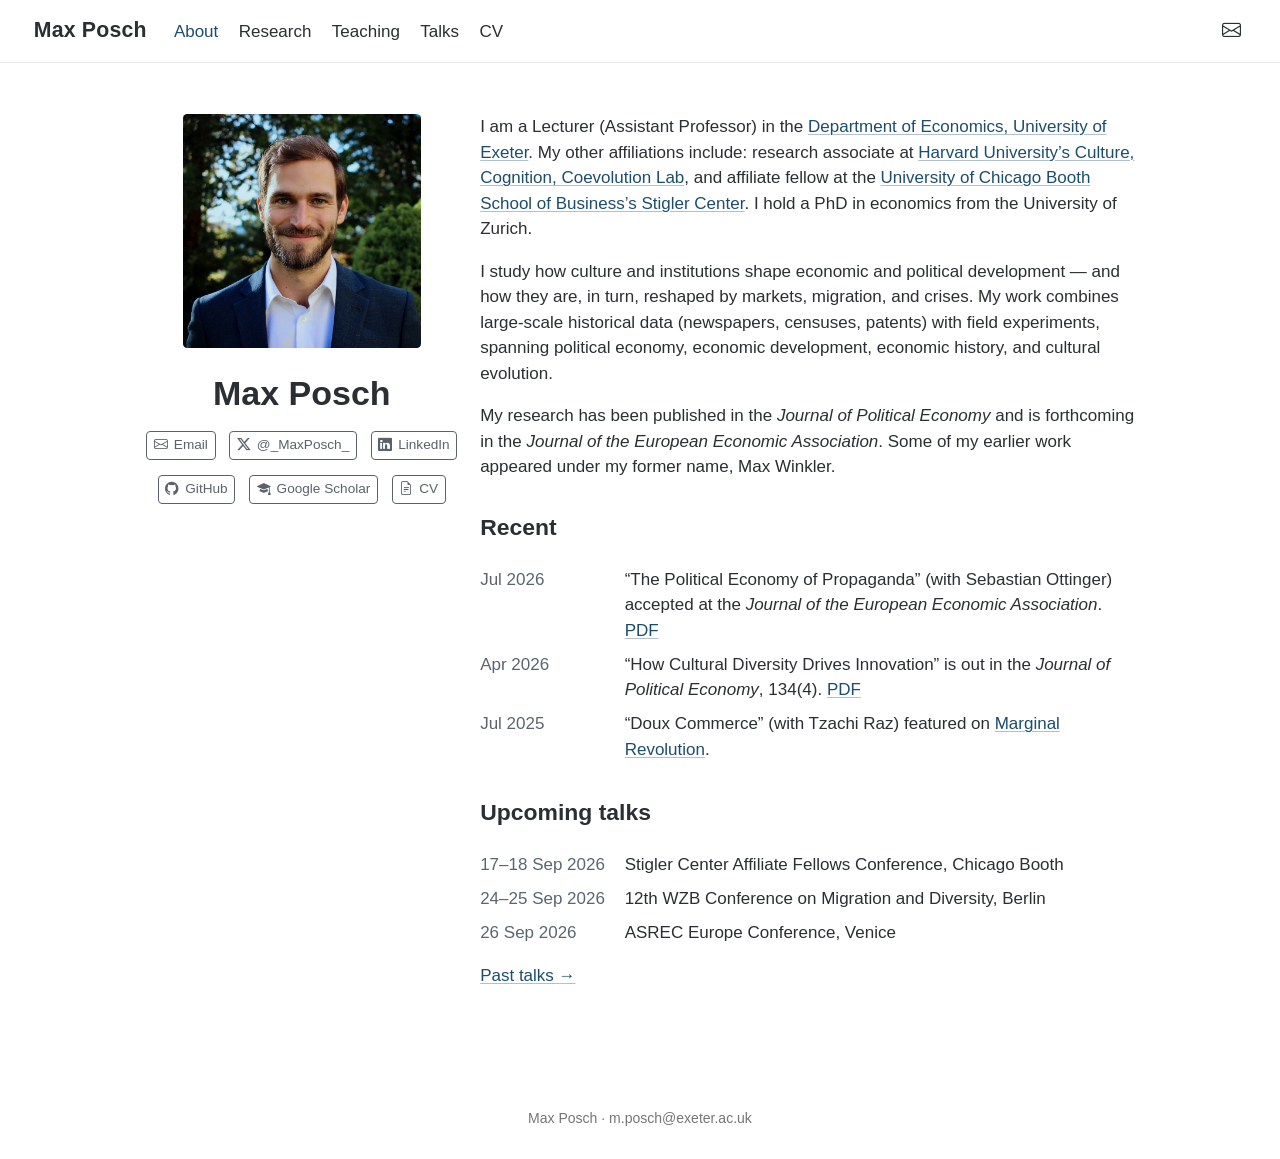
==== docs/index.html @ 2cb956e2 "Fix broken mobile layout on the home page The sticky/flex-basis overrides on the about-entity column" ====
<!DOCTYPE html>
<html xmlns="http://www.w3.org/1999/xhtml" lang="en" xml:lang="en"><head>

<meta charset="utf-8">
<meta name="generator" content="quarto-1.8.25">

<meta name="viewport" content="width=device-width, initial-scale=1.0, user-scalable=yes">


<title>Max Posch</title>
<style>
code{white-space: pre-wrap;}
span.smallcaps{font-variant: small-caps;}
div.columns{display: flex; gap: min(4vw, 1.5em);}
div.column{flex: auto; overflow-x: auto;}
div.hanging-indent{margin-left: 1.5em; text-indent: -1.5em;}
ul.task-list{list-style: none;}
ul.task-list li input[type="checkbox"] {
  width: 0.8em;
  margin: 0 0.8em 0.2em -1em; /* quarto-specific, see https://github.com/quarto-dev/quarto-cli/issues/4556 */ 
  vertical-align: middle;
}
</style>


<script src="site_libs/quarto-nav/quarto-nav.js"></script>
<script src="site_libs/quarto-nav/headroom.min.js"></script>
<script src="site_libs/clipboard/clipboard.min.js"></script>
<script src="site_libs/quarto-html/quarto.js" type="module"></script>
<script src="site_libs/quarto-html/tabsets/tabsets.js" type="module"></script>
<script src="site_libs/quarto-html/axe/axe-check.js" type="module"></script>
<script src="site_libs/quarto-html/popper.min.js"></script>
<script src="site_libs/quarto-html/tippy.umd.min.js"></script>
<link href="site_libs/quarto-html/tippy.css" rel="stylesheet">
<link href="site_libs/quarto-html/quarto-syntax-highlighting-7b89279ff1a6dce999919e0e67d4d9ec.css" rel="stylesheet" id="quarto-text-highlighting-styles">
<script src="site_libs/bootstrap/bootstrap.min.js"></script>
<link href="site_libs/bootstrap/bootstrap-icons.css" rel="stylesheet">
<link href="site_libs/bootstrap/bootstrap-dfa53d4c7929cd5eeee5449d216fe25d.min.css" rel="stylesheet" append-hash="true" id="quarto-bootstrap" data-mode="light">
<script id="quarto-search-options" type="application/json">{
  "language": {
    "search-no-results-text": "No results",
    "search-matching-documents-text": "matching documents",
    "search-copy-link-title": "Copy link to search",
    "search-hide-matches-text": "Hide additional matches",
    "search-more-match-text": "more match in this document",
    "search-more-matches-text": "more matches in this document",
    "search-clear-button-title": "Clear",
    "search-text-placeholder": "",
    "search-detached-cancel-button-title": "Cancel",
    "search-submit-button-title": "Submit",
    "search-label": "Search"
  }
}</script>


</head>

<body class="nav-fixed fullcontent quarto-light">

<div id="quarto-search-results"></div>
  <header id="quarto-header" class="headroom fixed-top">
    <nav class="navbar navbar-expand-lg " data-bs-theme="dark">
      <div class="navbar-container container-fluid">
      <div class="navbar-brand-container mx-auto">
    <a href="./index.html" class="navbar-brand navbar-brand-logo">
    </a>
    <a class="navbar-brand" href="./index.html">
    <span class="navbar-title">Max Posch</span>
    </a>
  </div>
          <button class="navbar-toggler" type="button" data-bs-toggle="collapse" data-bs-target="#navbarCollapse" aria-controls="navbarCollapse" role="menu" aria-expanded="false" aria-label="Toggle navigation" onclick="if (window.quartoToggleHeadroom) { window.quartoToggleHeadroom(); }">
  <span class="navbar-toggler-icon"></span>
</button>
          <div class="collapse navbar-collapse" id="navbarCollapse">
            <ul class="navbar-nav navbar-nav-scroll me-auto">
  <li class="nav-item">
    <a class="nav-link active" href="./index.html" aria-current="page"> 
<span class="menu-text">About</span></a>
  </li>  
  <li class="nav-item">
    <a class="nav-link" href="./research.html"> 
<span class="menu-text">Research</span></a>
  </li>  
  <li class="nav-item">
    <a class="nav-link" href="./teaching.html"> 
<span class="menu-text">Teaching</span></a>
  </li>  
  <li class="nav-item">
    <a class="nav-link" href="./talks.html"> 
<span class="menu-text">Talks</span></a>
  </li>  
  <li class="nav-item">
    <a class="nav-link" href="./files/CV-Max-Posch.pdf" target="_blank"> 
<span class="menu-text">CV</span></a>
  </li>  
</ul>
            <ul class="navbar-nav navbar-nav-scroll ms-auto">
  <li class="nav-item compact">
    <a class="nav-link" href="mailto:m.posch@exeter.ac.uk"> <i class="bi bi-envelope" role="img" aria-label="Email">
</i> 
<span class="menu-text"></span></a>
  </li>  
</ul>
          </div> <!-- /navcollapse -->
            <div class="quarto-navbar-tools">
</div>
      </div> <!-- /container-fluid -->
    </nav>
</header>
<!-- content -->
<div id="quarto-content" class="quarto-container page-columns page-rows-contents page-layout-article page-navbar">
<!-- sidebar -->
<!-- margin-sidebar -->
    
<!-- main -->
<div class="quarto-about-trestles">
  <div class="about-entity">
    <img src="images/max.jpg" class="about-image
  rounded " style="width: 14em;">
<header id="title-block-header" class="quarto-title-block default">
<div class="quarto-title">
<h1 class="title">Max Posch</h1>
</div>
<div class="quarto-title-meta">
  </div>
</header>
    <div class="about-links">
  <a href="mailto:m.posch@exeter.ac.uk" class="about-link" rel="" target="">
    <i class="bi bi-envelope"></i>
     <span class="about-link-text">Email</span>
  </a>
  <a href="https://twitter.com/_MaxPosch_" class="about-link" rel="" target="">
    <i class="bi bi-twitter-x"></i>
     <span class="about-link-text"><span class="citation" data-cites="_MaxPosch_">@_MaxPosch_</span></span>
  </a>
  <a href="https://www.linkedin.com/in/max-posch-3297a166" class="about-link" rel="" target="">
    <i class="bi bi-linkedin"></i>
     <span class="about-link-text">LinkedIn</span>
  </a>
  <a href="https://github.com/mxwinkler" class="about-link" rel="" target="">
    <i class="bi bi-github"></i>
     <span class="about-link-text">GitHub</span>
  </a>
  <a href="https://scholar.google.com/citations?user=GvWW34oAAAAJ" class="about-link" rel="" target="">
    <i class="bi bi-mortarboard-fill"></i>
     <span class="about-link-text">Google Scholar</span>
  </a>
  <a href="/files/CV-Max-Posch.pdf" class="about-link" rel="" target="_blank">
    <i class="bi bi-file-earmark-text"></i>
     <span class="about-link-text">CV</span>
  </a>
</div>
  </div>
  <div class="about-contents"><main class="content" id="quarto-document-content">
<p>I am a Lecturer (Assistant Professor) in the <a href="http://business-school.exeter.ac.uk/about/departments/economics/">Department of Economics, University of Exeter</a>. My other affiliations include: research associate at <a href="https://coevolution.fas.harvard.edu/current-lab-members">Harvard University’s Culture, Cognition, Coevolution Lab</a>, and affiliate fellow at the <a href="https://www.chicagobooth.edu/research/stigler/research/affiliate-fellows/current-cohort">University of Chicago Booth School of Business’s Stigler Center</a>. I hold a PhD in economics from the University of Zurich.</p>
<p>I study how culture and institutions shape economic and political development — and how they are, in turn, reshaped by markets, migration, and crises. My work combines large-scale historical data (newspapers, censuses, patents) with field experiments, spanning political economy, economic development, economic history, and cultural evolution.</p>
<p>My research has been published in the <em>Journal of Political Economy</em> and is forthcoming in the <em>Journal of the European Economic Association</em>. Some of my earlier work appeared under my former name, Max Winkler.</p>
<section id="recent" class="level2">
<h2 data-anchor-id="recent">Recent</h2>
<div class="news">
<ul>
<li><span class="news-date">Jul 2026</span> <span class="news-body">“The Political Economy of Propaganda” (with Sebastian Ottinger) accepted at the <em>Journal of the European Economic Association</em>. <a href="files/Ottinger_Posch_PoliticalEconomyOfPropaganda_December_2025.pdf">PDF</a></span></li>
<li><span class="news-date">Apr 2026</span> <span class="news-body">“How Cultural Diversity Drives Innovation” is out in the <em>Journal of Political Economy</em>, 134(4). <a href="files/Posch_Schulz_Henrich_Cultural_Diversity_Innovation.pdf">PDF</a></span></li>
<li><span class="news-date">Jul 2025</span> <span class="news-body">“Doux Commerce” (with Tzachi Raz) featured on <a href="https://marginalrevolution.com/marginalrevolution/2025/07/markets-culture-and-cooperation-in-1850-1920-u-s.html">Marginal Revolution</a>.</span></li>
</ul>
</div>
</section>
<section id="upcoming-talks" class="level2">
<h2 data-anchor-id="upcoming-talks">Upcoming talks</h2>
<div class="news">
<ul>
<li><span class="news-date">17–18 Sep 2026</span> <span class="news-body">Stigler Center Affiliate Fellows Conference, Chicago Booth</span></li>
<li><span class="news-date">24–25 Sep 2026</span> <span class="news-body">12th WZB Conference on Migration and Diversity, Berlin</span></li>
<li><span class="news-date">26 Sep 2026</span> <span class="news-body">ASREC Europe Conference, Venice</span></li>
</ul>
</div>
<p><a href="./talks.html">Past talks →</a></p>


</section>
</main></div>
</div>
 <!-- /main -->
<script id="quarto-html-after-body" type="application/javascript">
  window.document.addEventListener("DOMContentLoaded", function (event) {
    const isCodeAnnotation = (el) => {
      for (const clz of el.classList) {
        if (clz.startsWith('code-annotation-')) {                     
          return true;
        }
      }
      return false;
    }
    const onCopySuccess = function(e) {
      // button target
      const button = e.trigger;
      // don't keep focus
      button.blur();
      // flash "checked"
      button.classList.add('code-copy-button-checked');
      var currentTitle = button.getAttribute("title");
      button.setAttribute("title", "Copied!");
      let tooltip;
      if (window.bootstrap) {
        button.setAttribute("data-bs-toggle", "tooltip");
        button.setAttribute("data-bs-placement", "left");
        button.setAttribute("data-bs-title", "Copied!");
        tooltip = new bootstrap.Tooltip(button, 
          { trigger: "manual", 
            customClass: "code-copy-button-tooltip",
            offset: [0, -8]});
        tooltip.show();    
      }
      setTimeout(function() {
        if (tooltip) {
          tooltip.hide();
          button.removeAttribute("data-bs-title");
          button.removeAttribute("data-bs-toggle");
          button.removeAttribute("data-bs-placement");
        }
        button.setAttribute("title", currentTitle);
        button.classList.remove('code-copy-button-checked');
      }, 1000);
      // clear code selection
      e.clearSelection();
    }
    const getTextToCopy = function(trigger) {
      const outerScaffold = trigger.parentElement.cloneNode(true);
      const codeEl = outerScaffold.querySelector('code');
      for (const childEl of codeEl.children) {
        if (isCodeAnnotation(childEl)) {
          childEl.remove();
        }
      }
      return codeEl.innerText;
    }
    const clipboard = new window.ClipboardJS('.code-copy-button:not([data-in-quarto-modal])', {
      text: getTextToCopy
    });
    clipboard.on('success', onCopySuccess);
    if (window.document.getElementById('quarto-embedded-source-code-modal')) {
      const clipboardModal = new window.ClipboardJS('.code-copy-button[data-in-quarto-modal]', {
        text: getTextToCopy,
        container: window.document.getElementById('quarto-embedded-source-code-modal')
      });
      clipboardModal.on('success', onCopySuccess);
    }
      var localhostRegex = new RegExp(/^(?:http|https):\/\/localhost\:?[0-9]*\//);
      var mailtoRegex = new RegExp(/^mailto:/);
        var filterRegex = new RegExp('/' + window.location.host + '/');
      var isInternal = (href) => {
          return filterRegex.test(href) || localhostRegex.test(href) || mailtoRegex.test(href);
      }
      // Inspect non-navigation links and adorn them if external
     var links = window.document.querySelectorAll('a[href]:not(.nav-link):not(.navbar-brand):not(.toc-action):not(.sidebar-link):not(.sidebar-item-toggle):not(.pagination-link):not(.no-external):not([aria-hidden]):not(.dropdown-item):not(.quarto-navigation-tool):not(.about-link)');
      for (var i=0; i<links.length; i++) {
        const link = links[i];
        if (!isInternal(link.href)) {
          // undo the damage that might have been done by quarto-nav.js in the case of
          // links that we want to consider external
          if (link.dataset.originalHref !== undefined) {
            link.href = link.dataset.originalHref;
          }
            // target, if specified
            link.setAttribute("target", "_blank");
            if (link.getAttribute("rel") === null) {
              link.setAttribute("rel", "noopener");
            }
        }
      }
    function tippyHover(el, contentFn, onTriggerFn, onUntriggerFn) {
      const config = {
        allowHTML: true,
        maxWidth: 500,
        delay: 100,
        arrow: false,
        appendTo: function(el) {
            return el.parentElement;
        },
        interactive: true,
        interactiveBorder: 10,
        theme: 'quarto',
        placement: 'bottom-start',
      };
      if (contentFn) {
        config.content = contentFn;
      }
      if (onTriggerFn) {
        config.onTrigger = onTriggerFn;
      }
      if (onUntriggerFn) {
        config.onUntrigger = onUntriggerFn;
      }
      window.tippy(el, config); 
    }
    const noterefs = window.document.querySelectorAll('a[role="doc-noteref"]');
    for (var i=0; i<noterefs.length; i++) {
      const ref = noterefs[i];
      tippyHover(ref, function() {
        // use id or data attribute instead here
        let href = ref.getAttribute('data-footnote-href') || ref.getAttribute('href');
        try { href = new URL(href).hash; } catch {}
        const id = href.replace(/^#\/?/, "");
        const note = window.document.getElementById(id);
        if (note) {
          return note.innerHTML;
        } else {
          return "";
        }
      });
    }
    const xrefs = window.document.querySelectorAll('a.quarto-xref');
    const processXRef = (id, note) => {
      // Strip column container classes
      const stripColumnClz = (el) => {
        el.classList.remove("page-full", "page-columns");
        if (el.children) {
          for (const child of el.children) {
            stripColumnClz(child);
          }
        }
      }
      stripColumnClz(note)
      if (id === null || id.startsWith('sec-')) {
        // Special case sections, only their first couple elements
        const container = document.createElement("div");
        if (note.children && note.children.length > 2) {
          container.appendChild(note.children[0].cloneNode(true));
          for (let i = 1; i < note.children.length; i++) {
            const child = note.children[i];
            if (child.tagName === "P" && child.innerText === "") {
              continue;
            } else {
              container.appendChild(child.cloneNode(true));
              break;
            }
          }
          if (window.Quarto?.typesetMath) {
            window.Quarto.typesetMath(container);
          }
          return container.innerHTML
        } else {
          if (window.Quarto?.typesetMath) {
            window.Quarto.typesetMath(note);
          }
          return note.innerHTML;
        }
      } else {
        // Remove any anchor links if they are present
        const anchorLink = note.querySelector('a.anchorjs-link');
        if (anchorLink) {
          anchorLink.remove();
        }
        if (window.Quarto?.typesetMath) {
          window.Quarto.typesetMath(note);
        }
        if (note.classList.contains("callout")) {
          return note.outerHTML;
        } else {
          return note.innerHTML;
        }
      }
    }
    for (var i=0; i<xrefs.length; i++) {
      const xref = xrefs[i];
      tippyHover(xref, undefined, function(instance) {
        instance.disable();
        let url = xref.getAttribute('href');
        let hash = undefined; 
        if (url.startsWith('#')) {
          hash = url;
        } else {
          try { hash = new URL(url).hash; } catch {}
        }
        if (hash) {
          const id = hash.replace(/^#\/?/, "");
          const note = window.document.getElementById(id);
          if (note !== null) {
            try {
              const html = processXRef(id, note.cloneNode(true));
              instance.setContent(html);
            } finally {
              instance.enable();
              instance.show();
            }
          } else {
            // See if we can fetch this
            fetch(url.split('#')[0])
            .then(res => res.text())
            .then(html => {
              const parser = new DOMParser();
              const htmlDoc = parser.parseFromString(html, "text/html");
              const note = htmlDoc.getElementById(id);
              if (note !== null) {
                const html = processXRef(id, note);
                instance.setContent(html);
              } 
            }).finally(() => {
              instance.enable();
              instance.show();
            });
          }
        } else {
          // See if we can fetch a full url (with no hash to target)
          // This is a special case and we should probably do some content thinning / targeting
          fetch(url)
          .then(res => res.text())
          .then(html => {
            const parser = new DOMParser();
            const htmlDoc = parser.parseFromString(html, "text/html");
            const note = htmlDoc.querySelector('main.content');
            if (note !== null) {
              // This should only happen for chapter cross references
              // (since there is no id in the URL)
              // remove the first header
              if (note.children.length > 0 && note.children[0].tagName === "HEADER") {
                note.children[0].remove();
              }
              const html = processXRef(null, note);
              instance.setContent(html);
            } 
          }).finally(() => {
            instance.enable();
            instance.show();
          });
        }
      }, function(instance) {
      });
    }
        let selectedAnnoteEl;
        const selectorForAnnotation = ( cell, annotation) => {
          let cellAttr = 'data-code-cell="' + cell + '"';
          let lineAttr = 'data-code-annotation="' +  annotation + '"';
          const selector = 'span[' + cellAttr + '][' + lineAttr + ']';
          return selector;
        }
        const selectCodeLines = (annoteEl) => {
          const doc = window.document;
          const targetCell = annoteEl.getAttribute("data-target-cell");
          const targetAnnotation = annoteEl.getAttribute("data-target-annotation");
          const annoteSpan = window.document.querySelector(selectorForAnnotation(targetCell, targetAnnotation));
          const lines = annoteSpan.getAttribute("data-code-lines").split(",");
          const lineIds = lines.map((line) => {
            return targetCell + "-" + line;
          })
          let top = null;
          let height = null;
          let parent = null;
          if (lineIds.length > 0) {
              //compute the position of the single el (top and bottom and make a div)
              const el = window.document.getElementById(lineIds[0]);
              top = el.offsetTop;
              height = el.offsetHeight;
              parent = el.parentElement.parentElement;
            if (lineIds.length > 1) {
              const lastEl = window.document.getElementById(lineIds[lineIds.length - 1]);
              const bottom = lastEl.offsetTop + lastEl.offsetHeight;
              height = bottom - top;
            }
            if (top !== null && height !== null && parent !== null) {
              // cook up a div (if necessary) and position it 
              let div = window.document.getElementById("code-annotation-line-highlight");
              if (div === null) {
                div = window.document.createElement("div");
                div.setAttribute("id", "code-annotation-line-highlight");
                div.style.position = 'absolute';
                parent.appendChild(div);
              }
              div.style.top = top - 2 + "px";
              div.style.height = height + 4 + "px";
              div.style.left = 0;
              let gutterDiv = window.document.getElementById("code-annotation-line-highlight-gutter");
              if (gutterDiv === null) {
                gutterDiv = window.document.createElement("div");
                gutterDiv.setAttribute("id", "code-annotation-line-highlight-gutter");
                gutterDiv.style.position = 'absolute';
                const codeCell = window.document.getElementById(targetCell);
                const gutter = codeCell.querySelector('.code-annotation-gutter');
                gutter.appendChild(gutterDiv);
              }
              gutterDiv.style.top = top - 2 + "px";
              gutterDiv.style.height = height + 4 + "px";
            }
            selectedAnnoteEl = annoteEl;
          }
        };
        const unselectCodeLines = () => {
          const elementsIds = ["code-annotation-line-highlight", "code-annotation-line-highlight-gutter"];
          elementsIds.forEach((elId) => {
            const div = window.document.getElementById(elId);
            if (div) {
              div.remove();
            }
          });
          selectedAnnoteEl = undefined;
        };
          // Handle positioning of the toggle
      window.addEventListener(
        "resize",
        throttle(() => {
          elRect = undefined;
          if (selectedAnnoteEl) {
            selectCodeLines(selectedAnnoteEl);
          }
        }, 10)
      );
      function throttle(fn, ms) {
      let throttle = false;
      let timer;
        return (...args) => {
          if(!throttle) { // first call gets through
              fn.apply(this, args);
              throttle = true;
          } else { // all the others get throttled
              if(timer) clearTimeout(timer); // cancel #2
              timer = setTimeout(() => {
                fn.apply(this, args);
                timer = throttle = false;
              }, ms);
          }
        };
      }
        // Attach click handler to the DT
        const annoteDls = window.document.querySelectorAll('dt[data-target-cell]');
        for (const annoteDlNode of annoteDls) {
          annoteDlNode.addEventListener('click', (event) => {
            const clickedEl = event.target;
            if (clickedEl !== selectedAnnoteEl) {
              unselectCodeLines();
              const activeEl = window.document.querySelector('dt[data-target-cell].code-annotation-active');
              if (activeEl) {
                activeEl.classList.remove('code-annotation-active');
              }
              selectCodeLines(clickedEl);
              clickedEl.classList.add('code-annotation-active');
            } else {
              // Unselect the line
              unselectCodeLines();
              clickedEl.classList.remove('code-annotation-active');
            }
          });
        }
    const findCites = (el) => {
      const parentEl = el.parentElement;
      if (parentEl) {
        const cites = parentEl.dataset.cites;
        if (cites) {
          return {
            el,
            cites: cites.split(' ')
          };
        } else {
          return findCites(el.parentElement)
        }
      } else {
        return undefined;
      }
    };
    var bibliorefs = window.document.querySelectorAll('a[role="doc-biblioref"]');
    for (var i=0; i<bibliorefs.length; i++) {
      const ref = bibliorefs[i];
      const citeInfo = findCites(ref);
      if (citeInfo) {
        tippyHover(citeInfo.el, function() {
          var popup = window.document.createElement('div');
          citeInfo.cites.forEach(function(cite) {
            var citeDiv = window.document.createElement('div');
            citeDiv.classList.add('hanging-indent');
            citeDiv.classList.add('csl-entry');
            var biblioDiv = window.document.getElementById('ref-' + cite);
            if (biblioDiv) {
              citeDiv.innerHTML = biblioDiv.innerHTML;
            }
            popup.appendChild(citeDiv);
          });
          return popup.innerHTML;
        });
      }
    }
  });
  </script>
</div> <!-- /content -->
<footer class="footer">
  <div class="nav-footer">
    <div class="nav-footer-left">
      &nbsp;
    </div>   
    <div class="nav-footer-center">
<p>Max Posch · m.posch@exeter.ac.uk</p>
</div>
    <div class="nav-footer-right">
      &nbsp;
    </div>
  </div>
</footer>




</body></html>
---- docs/site_libs/quarto-html/tippy.css ----
.tippy-box[data-animation=fade][data-state=hidden]{opacity:0}[data-tippy-root]{max-width:calc(100vw - 10px)}.tippy-box{position:relative;background-color:#333;color:#fff;border-radius:4px;font-size:14px;line-height:1.4;white-space:normal;outline:0;transition-property:transform,visibility,opacity}.tippy-box[data-placement^=top]>.tippy-arrow{bottom:0}.tippy-box[data-placement^=top]>.tippy-arrow:before{bottom:-7px;left:0;border-width:8px 8px 0;border-top-color:initial;transform-origin:center top}.tippy-box[data-placement^=bottom]>.tippy-arrow{top:0}.tippy-box[data-placement^=bottom]>.tippy-arrow:before{top:-7px;left:0;border-width:0 8px 8px;border-bottom-color:initial;transform-origin:center bottom}.tippy-box[data-placement^=left]>.tippy-arrow{right:0}.tippy-box[data-placement^=left]>.tippy-arrow:before{border-width:8px 0 8px 8px;border-left-color:initial;right:-7px;transform-origin:center left}.tippy-box[data-placement^=right]>.tippy-arrow{left:0}.tippy-box[data-placement^=right]>.tippy-arrow:before{left:-7px;border-width:8px 8px 8px 0;border-right-color:initial;transform-origin:center right}.tippy-box[data-inertia][data-state=visible]{transition-timing-function:cubic-bezier(.54,1.5,.38,1.11)}.tippy-arrow{width:16px;height:16px;color:#333}.tippy-arrow:before{content:"";position:absolute;border-color:transparent;border-style:solid}.tippy-content{position:relative;padding:5px 9px;z-index:1}
---- docs/site_libs/quarto-html/quarto-syntax-highlighting-7b89279ff1a6dce999919e0e67d4d9ec.css ----
/* quarto syntax highlight colors */
:root {
  --quarto-hl-ot-color: #003B4F;
  --quarto-hl-at-color: #657422;
  --quarto-hl-ss-color: #20794D;
  --quarto-hl-an-color: #5E5E5E;
  --quarto-hl-fu-color: #4758AB;
  --quarto-hl-st-color: #20794D;
  --quarto-hl-cf-color: #003B4F;
  --quarto-hl-op-color: #5E5E5E;
  --quarto-hl-er-color: #AD0000;
  --quarto-hl-bn-color: #AD0000;
  --quarto-hl-al-color: #AD0000;
  --quarto-hl-va-color: #111111;
  --quarto-hl-bu-color: inherit;
  --quarto-hl-ex-color: inherit;
  --quarto-hl-pp-color: #AD0000;
  --quarto-hl-in-color: #5E5E5E;
  --quarto-hl-vs-color: #20794D;
  --quarto-hl-wa-color: #5E5E5E;
  --quarto-hl-do-color: #5E5E5E;
  --quarto-hl-im-color: #00769E;
  --quarto-hl-ch-color: #20794D;
  --quarto-hl-dt-color: #AD0000;
  --quarto-hl-fl-color: #AD0000;
  --quarto-hl-co-color: #5E5E5E;
  --quarto-hl-cv-color: #5E5E5E;
  --quarto-hl-cn-color: #8f5902;
  --quarto-hl-sc-color: #5E5E5E;
  --quarto-hl-dv-color: #AD0000;
  --quarto-hl-kw-color: #003B4F;
}

/* other quarto variables */
:root {
  --quarto-font-monospace: SFMono-Regular, Menlo, Monaco, Consolas, "Liberation Mono", "Courier New", monospace;
}

/* syntax highlight based on Pandoc's rules */
pre > code.sourceCode > span {
  color: #003B4F;
}

code.sourceCode > span {
  color: #003B4F;
}

div.sourceCode,
div.sourceCode pre.sourceCode {
  color: #003B4F;
}

/* Normal */
code span {
  color: #003B4F;
}

/* Alert */
code span.al {
  color: #AD0000;
  font-style: inherit;
}

/* Annotation */
code span.an {
  color: #5E5E5E;
  font-style: inherit;
}

/* Attribute */
code span.at {
  color: #657422;
  font-style: inherit;
}

/* BaseN */
code span.bn {
  color: #AD0000;
  font-style: inherit;
}

/* BuiltIn */
code span.bu {
  font-style: inherit;
}

/* ControlFlow */
code span.cf {
  color: #003B4F;
  font-weight: bold;
  font-style: inherit;
}

/* Char */
code span.ch {
  color: #20794D;
  font-style: inherit;
}

/* Constant */
code span.cn {
  color: #8f5902;
  font-style: inherit;
}

/* Comment */
code span.co {
  color: #5E5E5E;
  font-style: inherit;
}

/* CommentVar */
code span.cv {
  color: #5E5E5E;
  font-style: italic;
}

/* Documentation */
code span.do {
  color: #5E5E5E;
  font-style: italic;
}

/* DataType */
code span.dt {
  color: #AD0000;
  font-style: inherit;
}

/* DecVal */
code span.dv {
  color: #AD0000;
  font-style: inherit;
}

/* Error */
code span.er {
  color: #AD0000;
  font-style: inherit;
}

/* Extension */
code span.ex {
  font-style: inherit;
}

/* Float */
code span.fl {
  color: #AD0000;
  font-style: inherit;
}

/* Function */
code span.fu {
  color: #4758AB;
  font-style: inherit;
}

/* Import */
code span.im {
  color: #00769E;
  font-style: inherit;
}

/* Information */
code span.in {
  color: #5E5E5E;
  font-style: inherit;
}

/* Keyword */
code span.kw {
  color: #003B4F;
  font-weight: bold;
  font-style: inherit;
}

/* Operator */
code span.op {
  color: #5E5E5E;
  font-style: inherit;
}

/* Other */
code span.ot {
  color: #003B4F;
  font-style: inherit;
}

/* Preprocessor */
code span.pp {
  color: #AD0000;
  font-style: inherit;
}

/* SpecialChar */
code span.sc {
  color: #5E5E5E;
  font-style: inherit;
}

/* SpecialString */
code span.ss {
  color: #20794D;
  font-style: inherit;
}

/* String */
code span.st {
  color: #20794D;
  font-style: inherit;
}

/* Variable */
code span.va {
  color: #111111;
  font-style: inherit;
}

/* VerbatimString */
code span.vs {
  color: #20794D;
  font-style: inherit;
}

/* Warning */
code span.wa {
  color: #5E5E5E;
  font-style: italic;
}

.prevent-inlining {
  content: "</";
}

/*# sourceMappingURL=3944bc705cfaf4c80e56f77c5205168a.css.map */
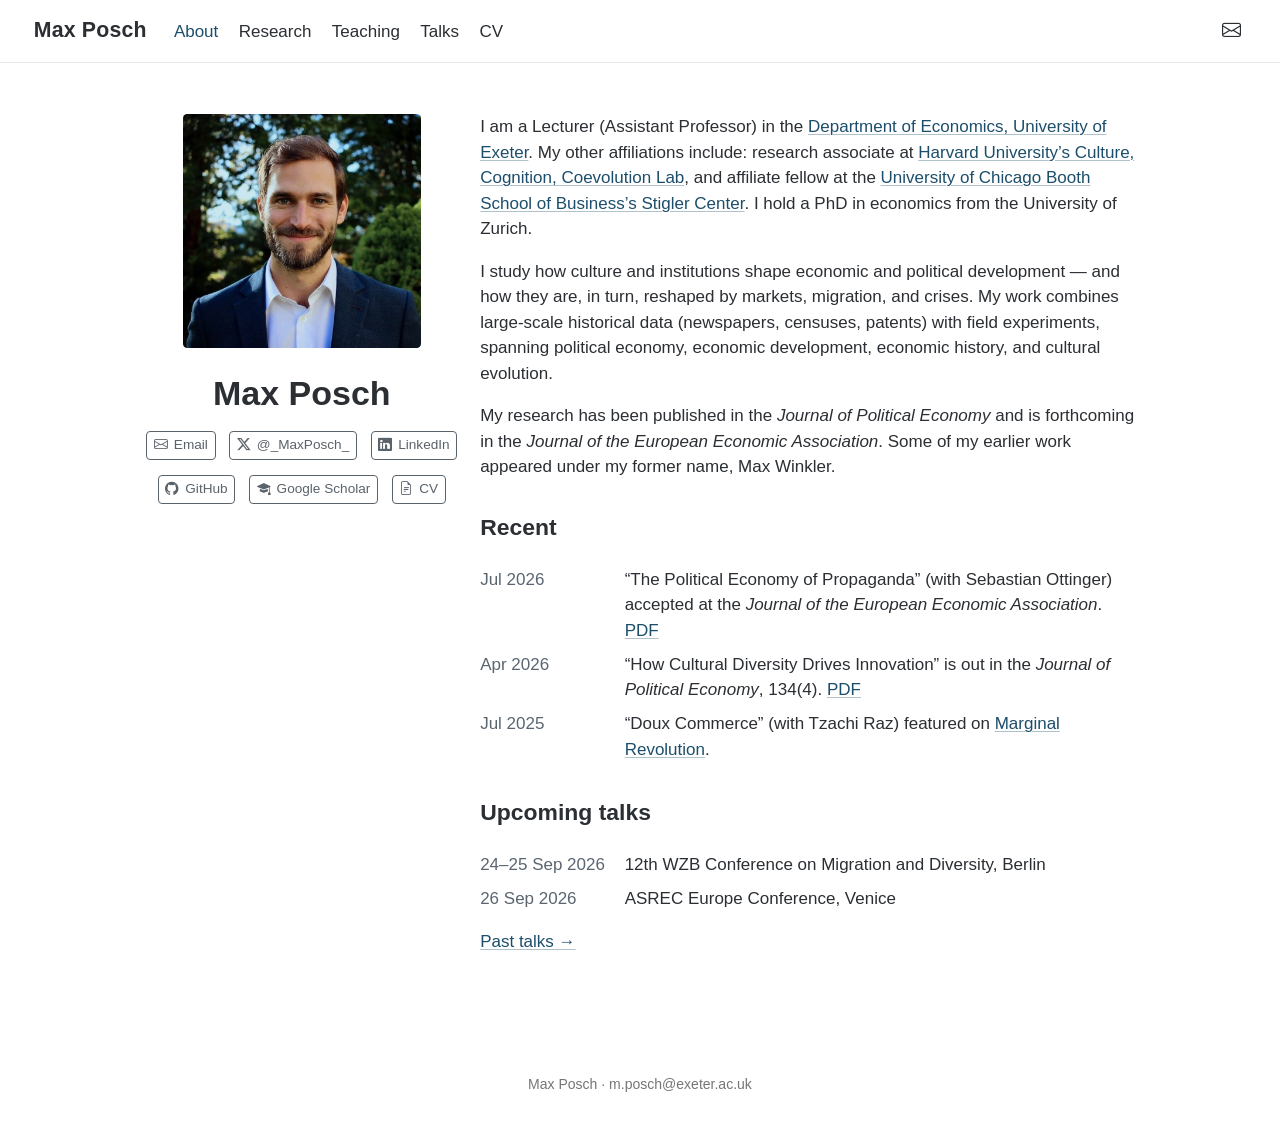
==== commit bfe8e2c9: "Move September Stigler conference to past talks" ====
--- a/docs/index.html
+++ b/docs/index.html
@@ -169,7 +169,6 @@
 <h2 data-anchor-id="upcoming-talks">Upcoming talks</h2>
 <div class="news">
 <ul>
-<li><span class="news-date">17–18 Sep 2026</span> <span class="news-body">Stigler Center Affiliate Fellows Conference, Chicago Booth</span></li>
 <li><span class="news-date">24–25 Sep 2026</span> <span class="news-body">12th WZB Conference on Migration and Diversity, Berlin</span></li>
 <li><span class="news-date">26 Sep 2026</span> <span class="news-body">ASREC Europe Conference, Venice</span></li>
 </ul>
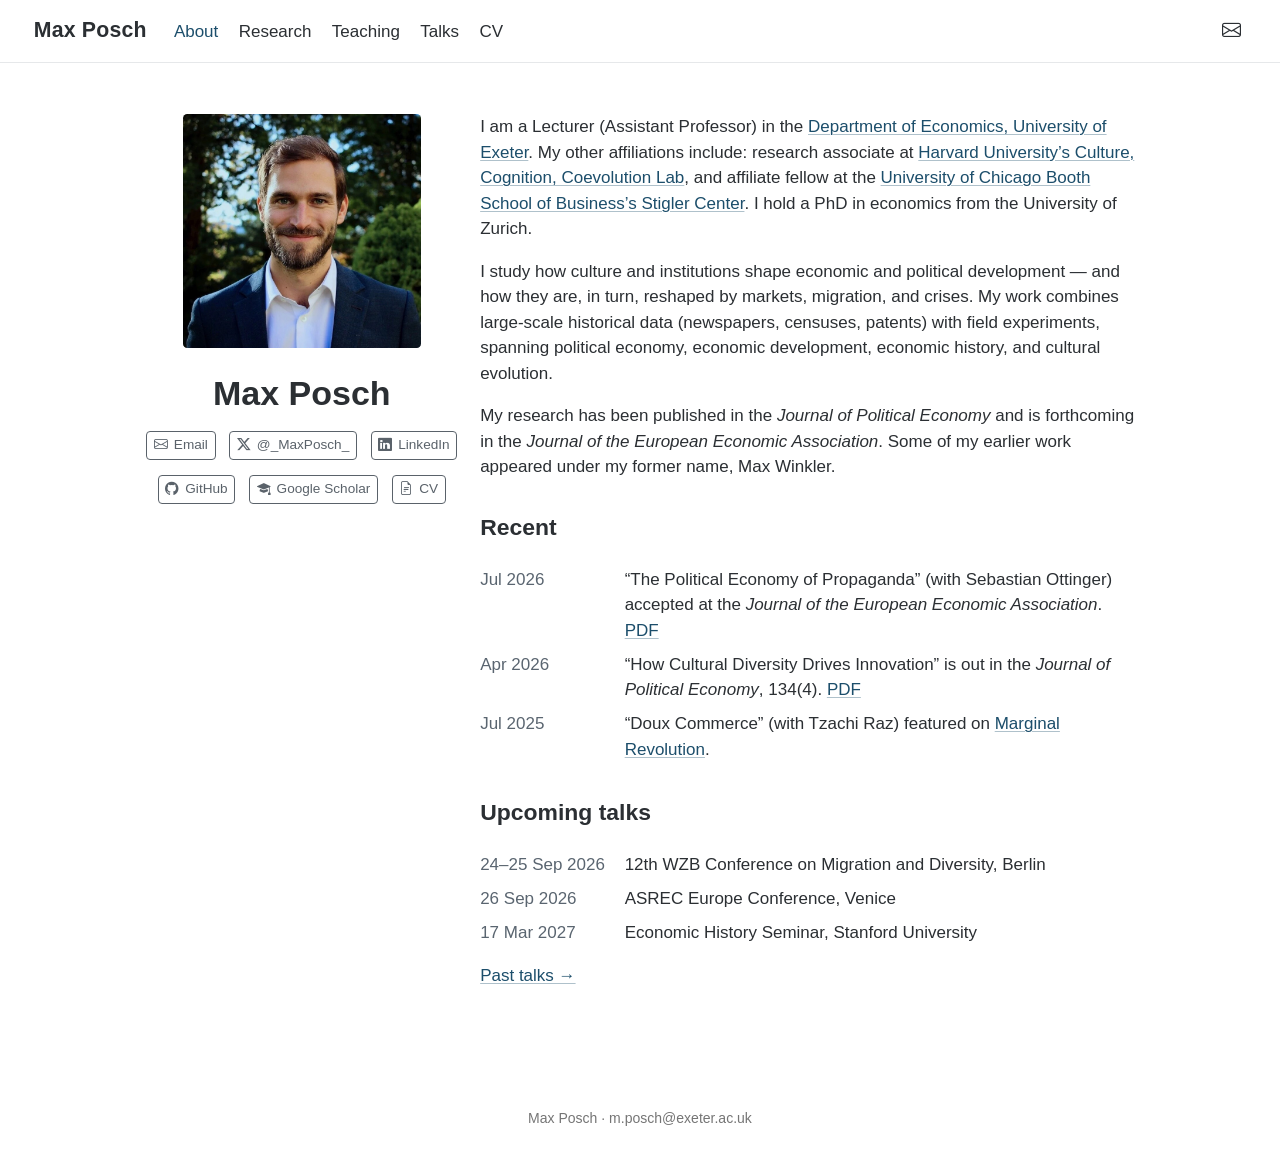
==== commit ac7a957b: "Add Stanford economic history seminar in March 2027" ====
--- a/docs/index.html
+++ b/docs/index.html
@@ -171,6 +171,7 @@
 <ul>
 <li><span class="news-date">24–25 Sep 2026</span> <span class="news-body">12th WZB Conference on Migration and Diversity, Berlin</span></li>
 <li><span class="news-date">26 Sep 2026</span> <span class="news-body">ASREC Europe Conference, Venice</span></li>
+<li><span class="news-date">17 Mar 2027</span> <span class="news-body">Economic History Seminar, Stanford University</span></li>
 </ul>
 </div>
 <p><a href="./talks.html">Past talks →</a></p>
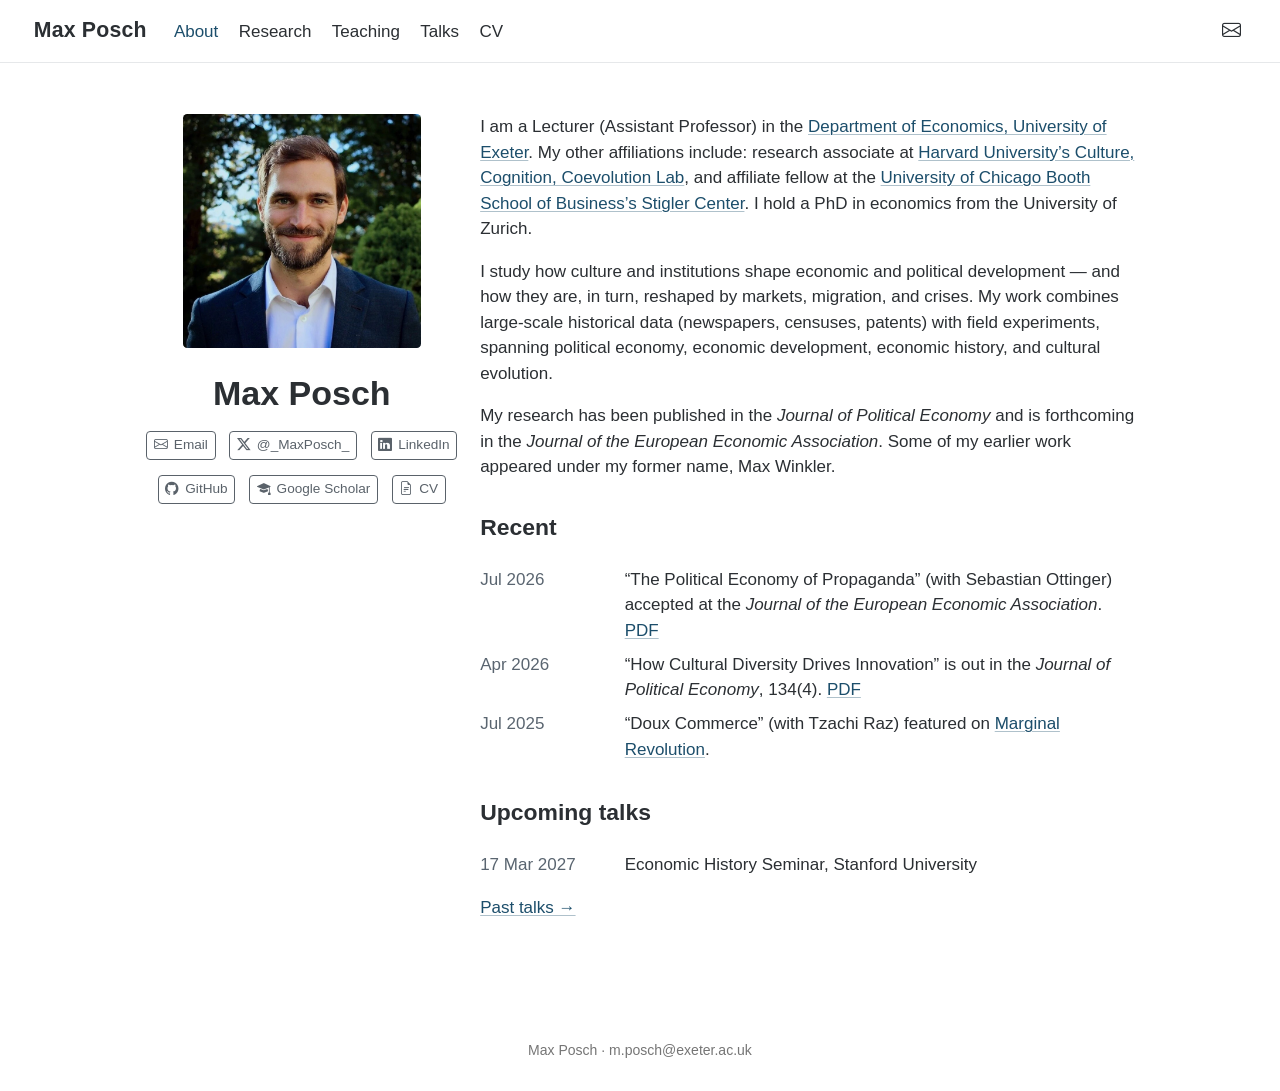
==== commit dfedd580: "Move September WZB and ASREC Europe talks to past talks Co-Authored-By: Claude Opus 5.5 <noreply@ant" ====
--- a/docs/index.html
+++ b/docs/index.html
@@ -169,8 +169,6 @@
 <h2 data-anchor-id="upcoming-talks">Upcoming talks</h2>
 <div class="news">
 <ul>
-<li><span class="news-date">24–25 Sep 2026</span> <span class="news-body">12th WZB Conference on Migration and Diversity, Berlin</span></li>
-<li><span class="news-date">26 Sep 2026</span> <span class="news-body">ASREC Europe Conference, Venice</span></li>
 <li><span class="news-date">17 Mar 2027</span> <span class="news-body">Economic History Seminar, Stanford University</span></li>
 </ul>
 </div>
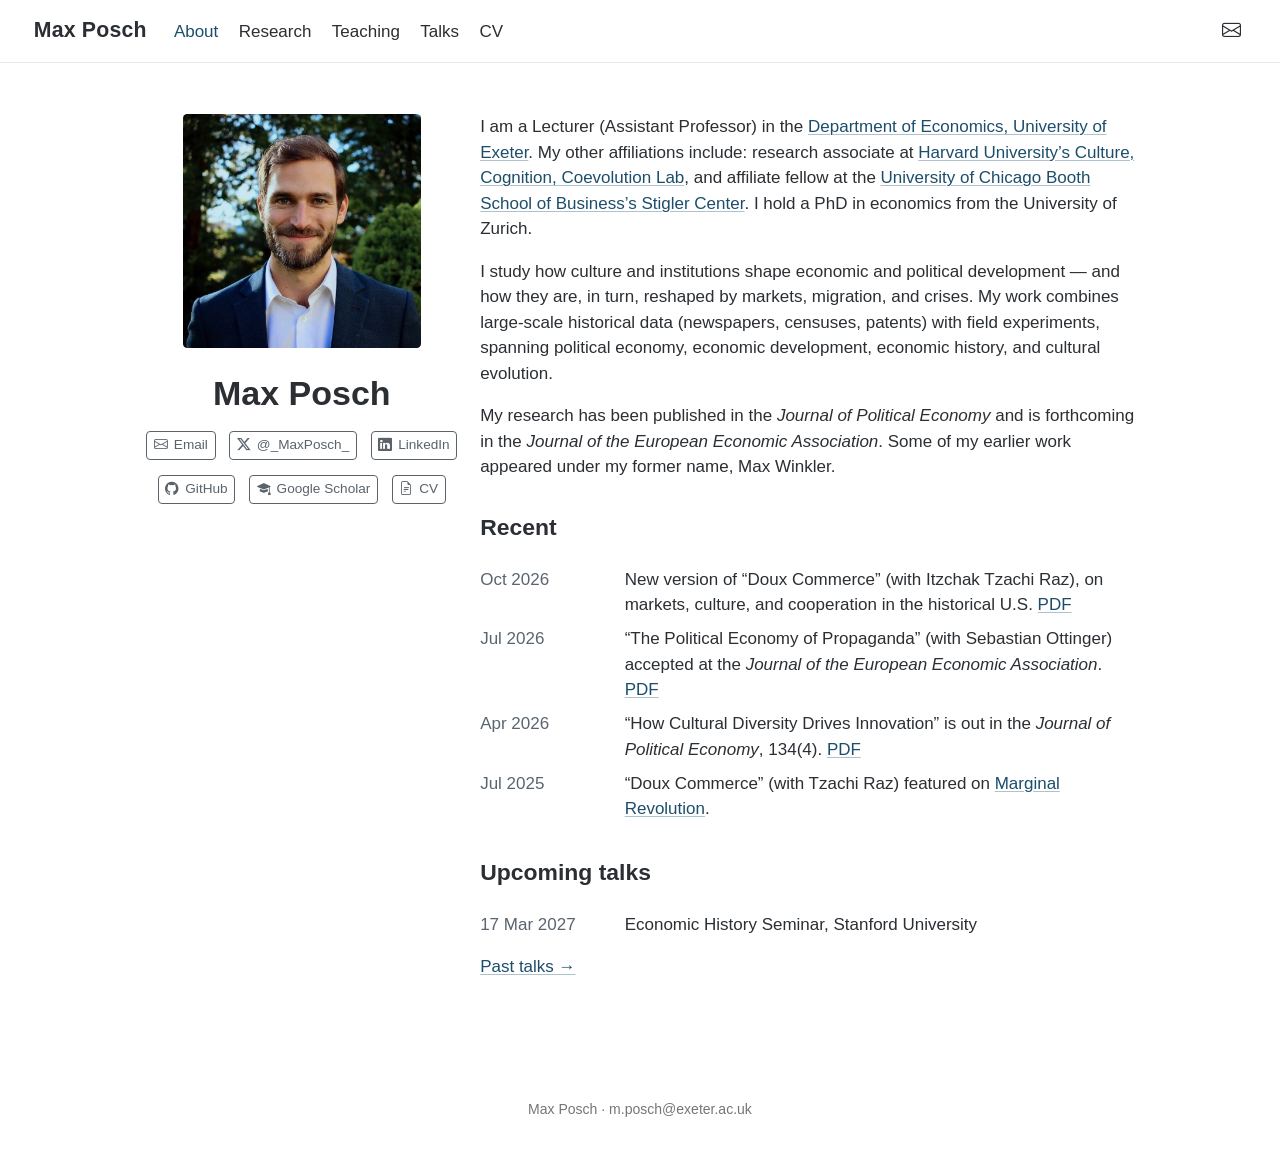
==== commit eb3c3281: "Publish October 2026 revision of Doux Commerce" ====
--- a/docs/index.html
+++ b/docs/index.html
@@ -159,6 +159,7 @@
 <h2 data-anchor-id="recent">Recent</h2>
 <div class="news">
 <ul>
+<li><span class="news-date">Oct 2026</span> <span class="news-body">New version of “Doux Commerce” (with Itzchak Tzachi Raz), on markets, culture, and cooperation in the historical U.S. <a href="files/Posch_Raz_Doux_Commerce.pdf">PDF</a></span></li>
 <li><span class="news-date">Jul 2026</span> <span class="news-body">“The Political Economy of Propaganda” (with Sebastian Ottinger) accepted at the <em>Journal of the European Economic Association</em>. <a href="files/Ottinger_Posch_PoliticalEconomyOfPropaganda_December_2025.pdf">PDF</a></span></li>
 <li><span class="news-date">Apr 2026</span> <span class="news-body">“How Cultural Diversity Drives Innovation” is out in the <em>Journal of Political Economy</em>, 134(4). <a href="files/Posch_Schulz_Henrich_Cultural_Diversity_Innovation.pdf">PDF</a></span></li>
 <li><span class="news-date">Jul 2025</span> <span class="news-body">“Doux Commerce” (with Tzachi Raz) featured on <a href="https://marginalrevolution.com/marginalrevolution/2025/07/markets-culture-and-cooperation-in-1850-1920-u-s.html">Marginal Revolution</a>.</span></li>
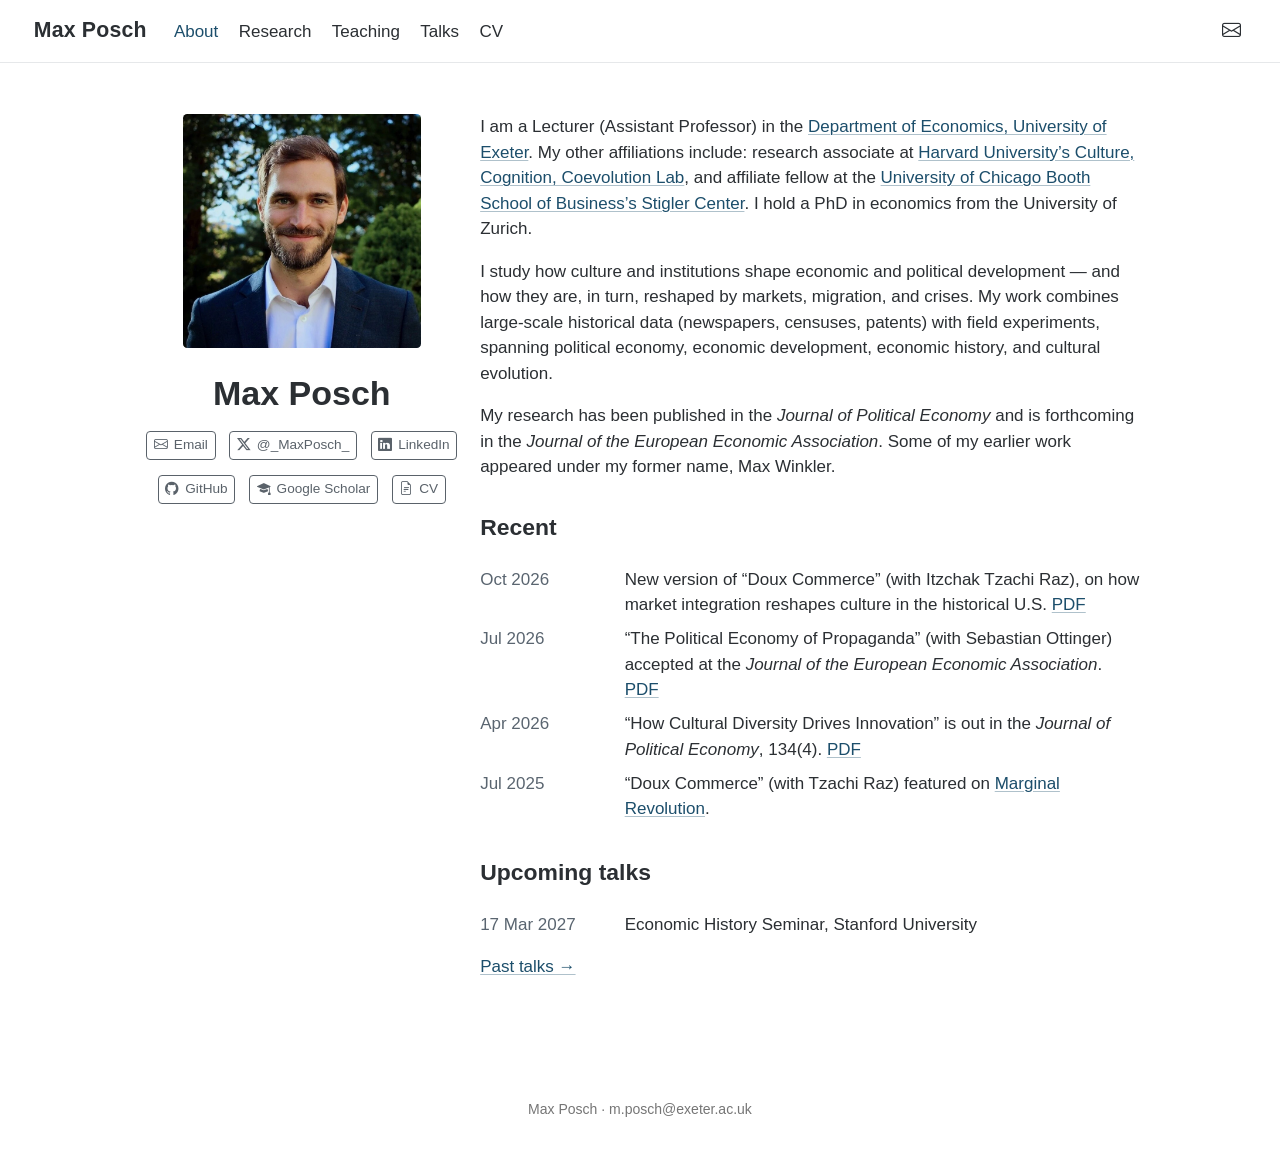
==== commit 0fb94ac6: "Refocus Doux Commerce descriptions on cultural change" ====
--- a/docs/index.html
+++ b/docs/index.html
@@ -159,7 +159,7 @@
 <h2 data-anchor-id="recent">Recent</h2>
 <div class="news">
 <ul>
-<li><span class="news-date">Oct 2026</span> <span class="news-body">New version of “Doux Commerce” (with Itzchak Tzachi Raz), on markets, culture, and cooperation in the historical U.S. <a href="files/Posch_Raz_Doux_Commerce.pdf">PDF</a></span></li>
+<li><span class="news-date">Oct 2026</span> <span class="news-body">New version of “Doux Commerce” (with Itzchak Tzachi Raz), on how market integration reshapes culture in the historical U.S. <a href="files/Posch_Raz_Doux_Commerce.pdf">PDF</a></span></li>
 <li><span class="news-date">Jul 2026</span> <span class="news-body">“The Political Economy of Propaganda” (with Sebastian Ottinger) accepted at the <em>Journal of the European Economic Association</em>. <a href="files/Ottinger_Posch_PoliticalEconomyOfPropaganda_December_2025.pdf">PDF</a></span></li>
 <li><span class="news-date">Apr 2026</span> <span class="news-body">“How Cultural Diversity Drives Innovation” is out in the <em>Journal of Political Economy</em>, 134(4). <a href="files/Posch_Schulz_Henrich_Cultural_Diversity_Innovation.pdf">PDF</a></span></li>
 <li><span class="news-date">Jul 2025</span> <span class="news-body">“Doux Commerce” (with Tzachi Raz) featured on <a href="https://marginalrevolution.com/marginalrevolution/2025/07/markets-culture-and-cooperation-in-1850-1920-u-s.html">Marginal Revolution</a>.</span></li>
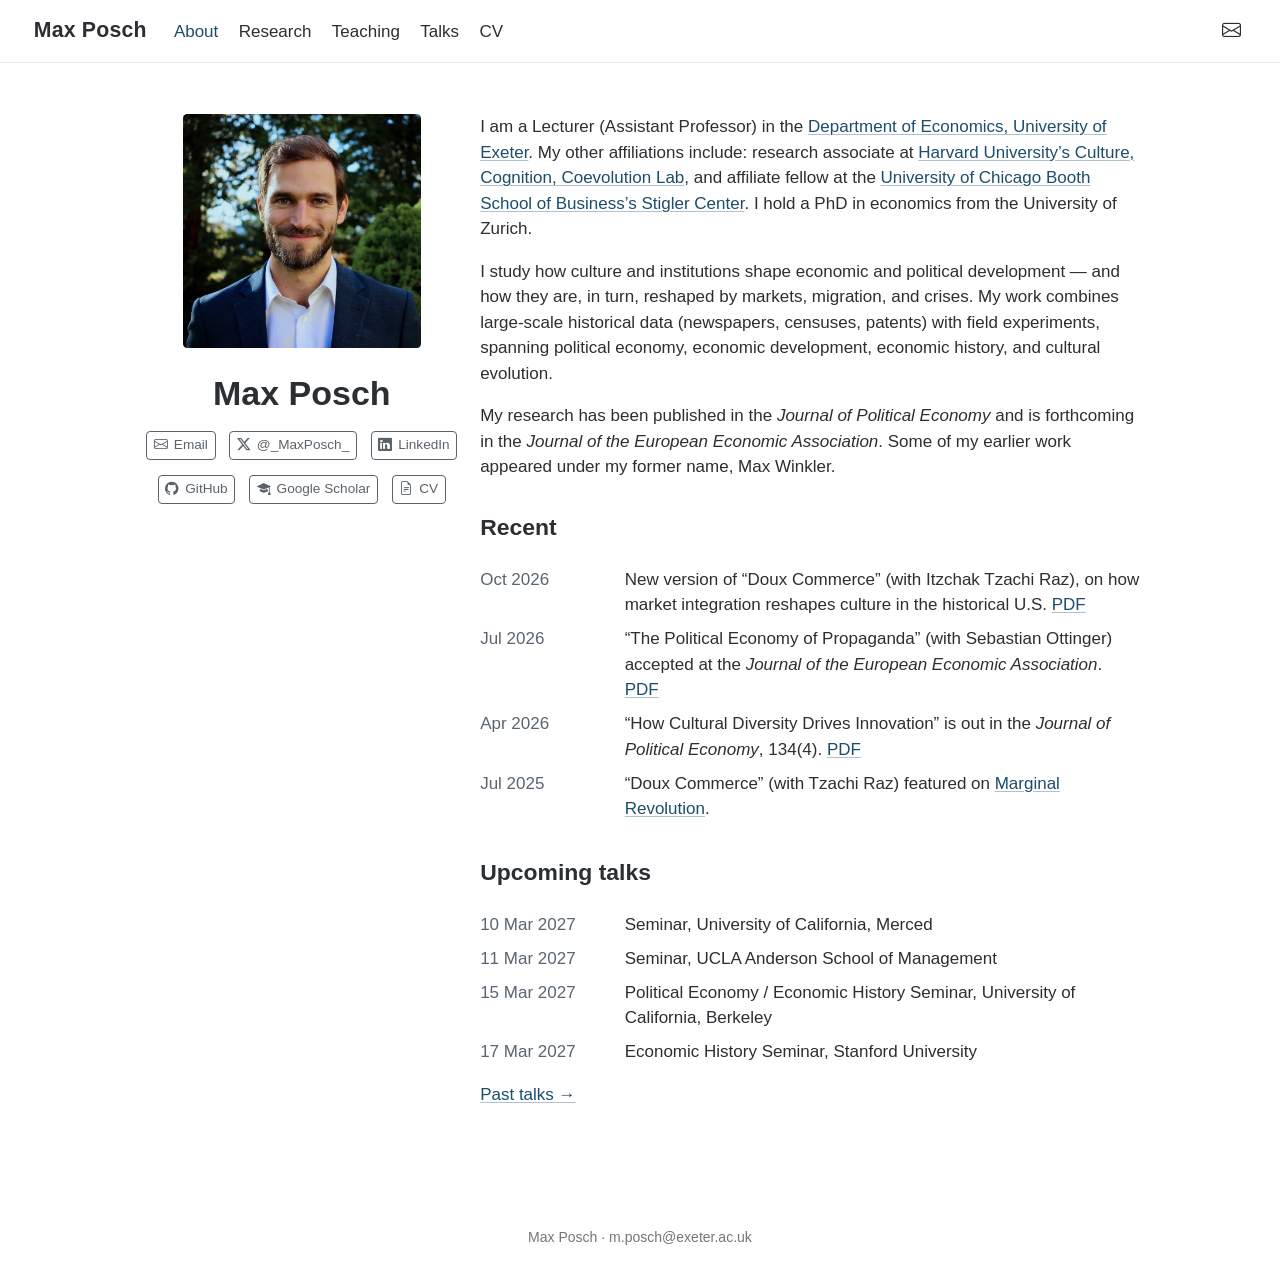
==== commit d1ca7170: "Add confirmed March 2027 West Coast seminars" ====
--- a/docs/index.html
+++ b/docs/index.html
@@ -168,8 +168,16 @@
 </section>
 <section id="upcoming-talks" class="level2">
 <h2 data-anchor-id="upcoming-talks">Upcoming talks</h2>
+<!-- March 2027 dates verified from invitation and acceptance email threads,
+     7 Oct 2026: UC Merced, "Possible seminar visit in March?" (28–30 Sep);
+     UCLA, "UCLA visit in March?" (26–28 Sep); Berkeley, "Berkeley Political
+     Economy / Economic History Seminar" (25–28 Sep); Stanford, "Seminar
+     invitation" (19–21 Aug). -->
 <div class="news">
 <ul>
+<li><span class="news-date">10 Mar 2027</span> <span class="news-body">Seminar, University of California, Merced</span></li>
+<li><span class="news-date">11 Mar 2027</span> <span class="news-body">Seminar, UCLA Anderson School of Management</span></li>
+<li><span class="news-date">15 Mar 2027</span> <span class="news-body">Political Economy / Economic History Seminar, University of California, Berkeley</span></li>
 <li><span class="news-date">17 Mar 2027</span> <span class="news-body">Economic History Seminar, Stanford University</span></li>
 </ul>
 </div>
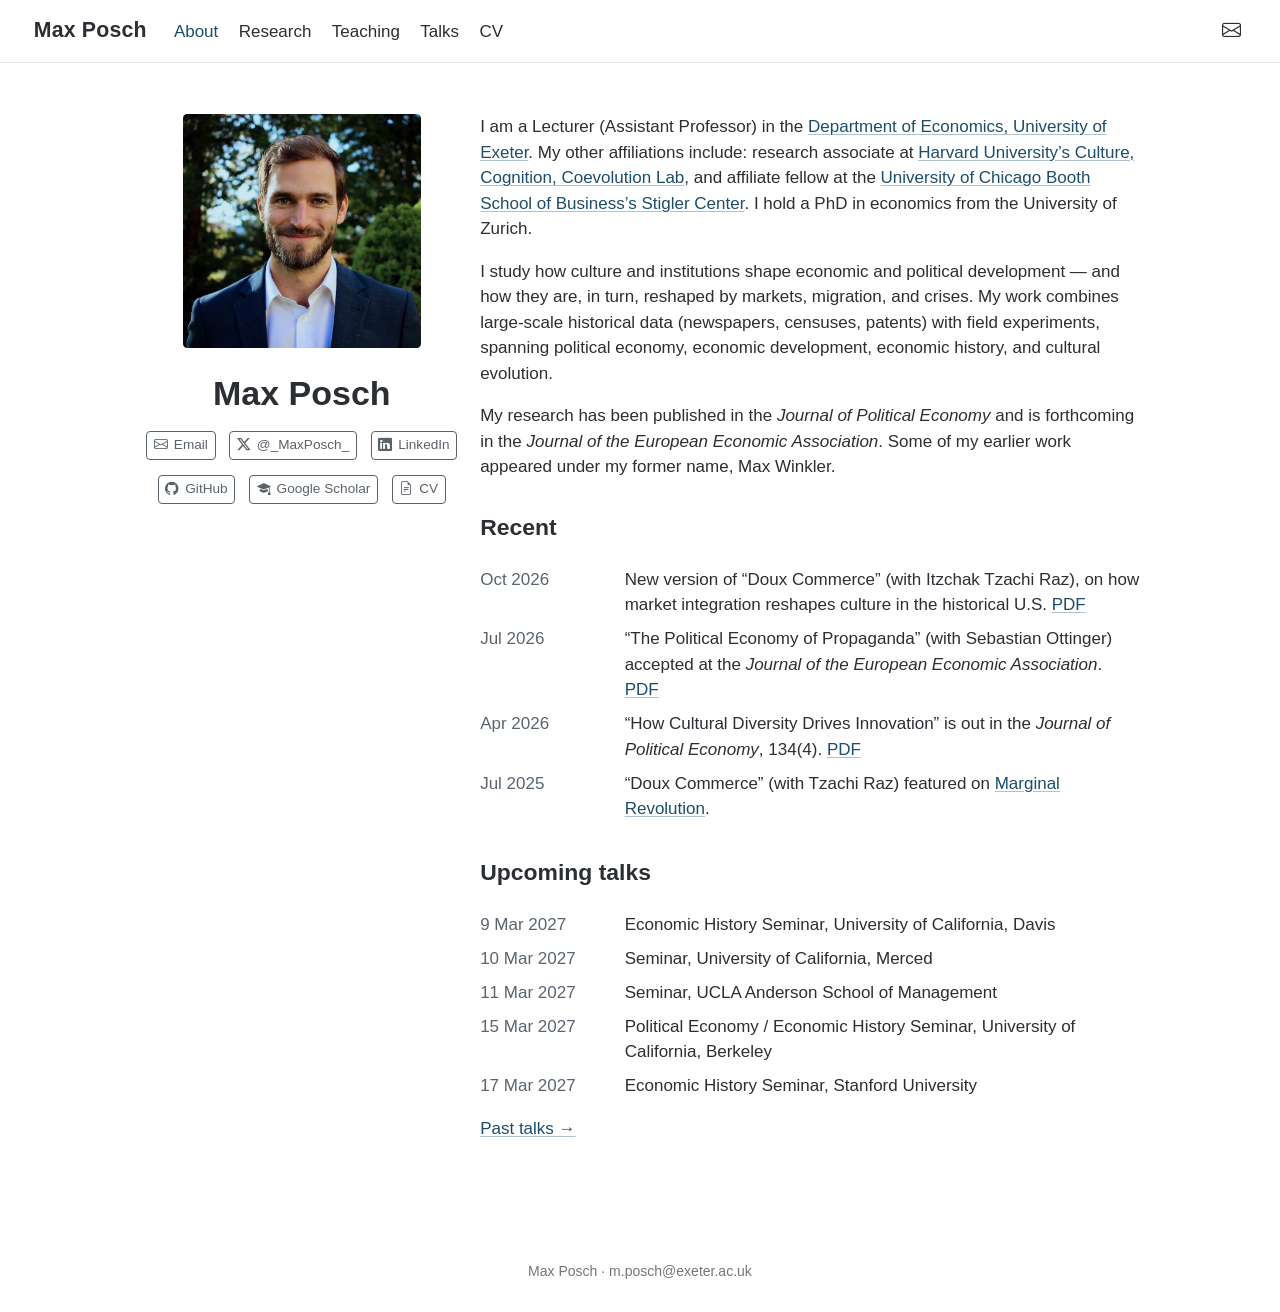
==== commit 4aab48f7: "Add UC Davis economic history seminar on 9 March 2027" ====
--- a/docs/index.html
+++ b/docs/index.html
@@ -172,9 +172,12 @@
      7 Oct 2026: UC Merced, "Possible seminar visit in March?" (28–30 Sep);
      UCLA, "UCLA visit in March?" (26–28 Sep); Berkeley, "Berkeley Political
      Economy / Economic History Seminar" (25–28 Sep); Stanford, "Seminar
-     invitation" (19–21 Aug). -->
+     invitation" (19–21 Aug). UC Davis: "Max Posch's Economic History
+     Seminar" (7–8 Oct 2026; Spark thread 248222), agreed Tuesday 9 March
+     afternoon; weekday and March 2027 itinerary resolve early 2026 typos. -->
 <div class="news">
 <ul>
+<li><span class="news-date">9 Mar 2027</span> <span class="news-body">Economic History Seminar, University of California, Davis</span></li>
 <li><span class="news-date">10 Mar 2027</span> <span class="news-body">Seminar, University of California, Merced</span></li>
 <li><span class="news-date">11 Mar 2027</span> <span class="news-body">Seminar, UCLA Anderson School of Management</span></li>
 <li><span class="news-date">15 Mar 2027</span> <span class="news-body">Political Economy / Economic History Seminar, University of California, Berkeley</span></li>
